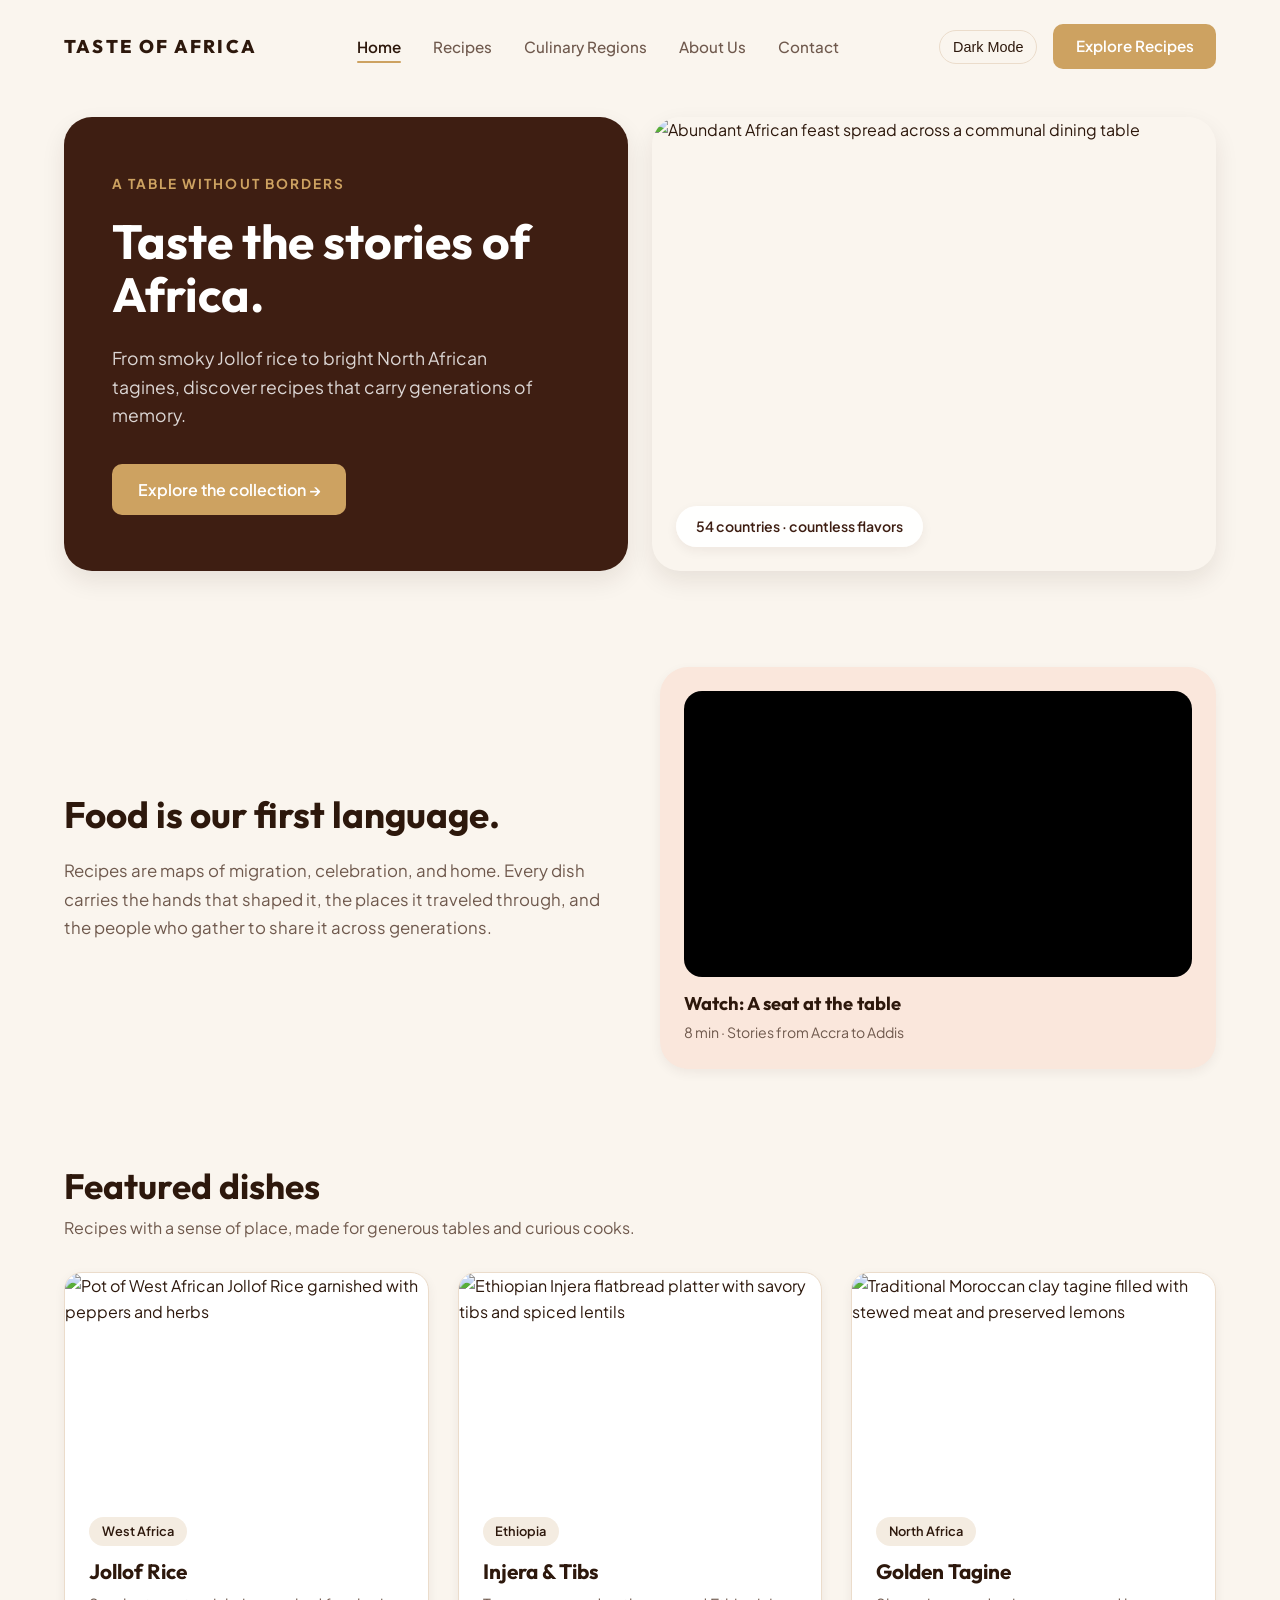
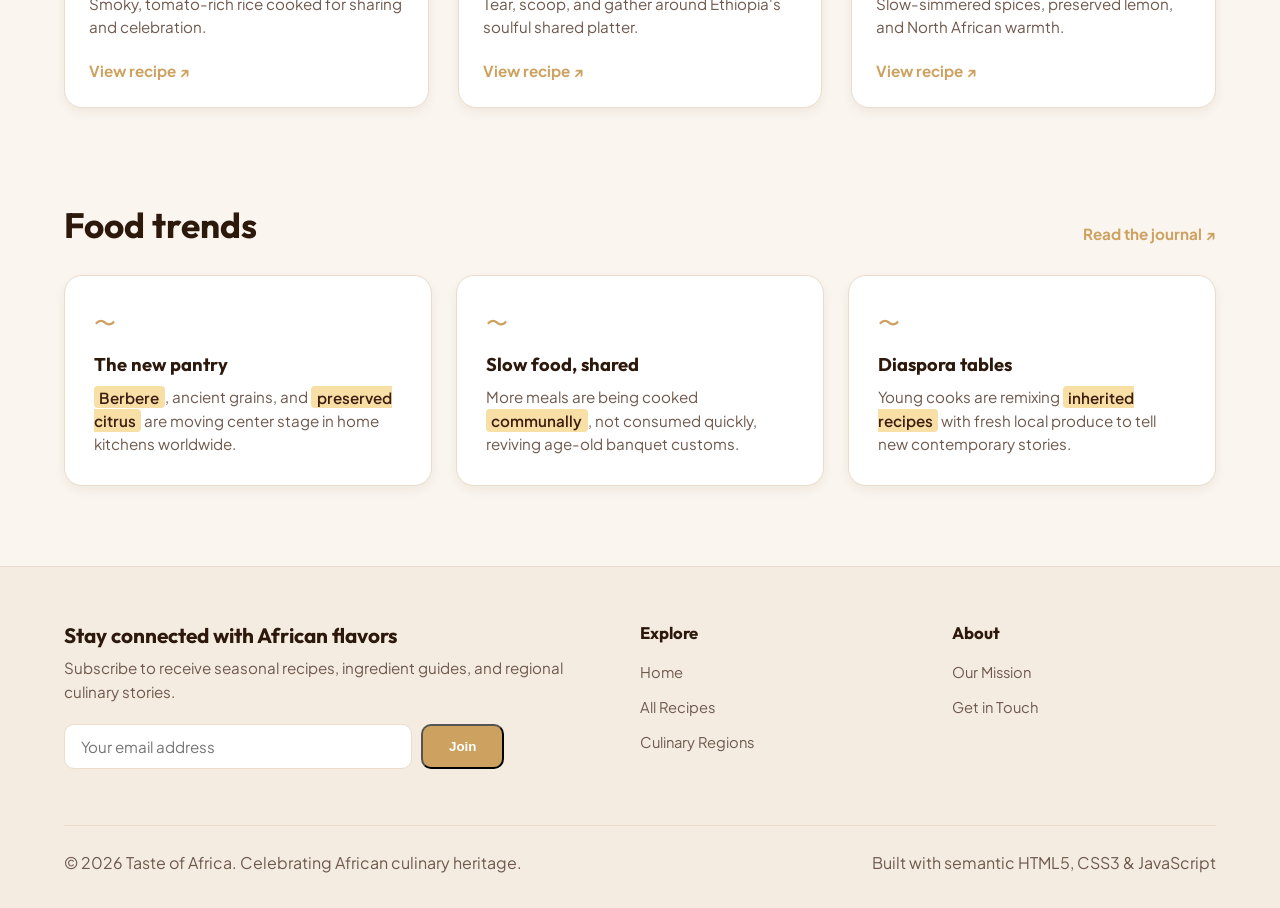
==== index.html @ 13dea213 "Create home page, styles, and basic scripts" ====
<!DOCTYPE html>
<html lang="en">
<head>
  <meta charset="UTF-8">
  <meta name="viewport" content="width=device-width, initial-scale=1.0">
  <title>Taste of Africa | Stories, Flavors & Culinary Traditions</title>
  <meta name="description" content="Discover Africa's rich culinary traditions, iconic regional recipes, cooking techniques, and cultural food stories.">
  
  <!-- Main stylesheet -->
  <link rel="stylesheet" href="styles.css">
</head>
<body>

  <!-- Site Header and Navigation -->
  <header class="site-header">
    <div class="container">
      <a href="index.html" class="brand-logo">Taste of Africa</a>
      
      <nav class="main-nav" aria-label="Main Navigation">
        <ul class="nav-links">
          <li><a href="index.html" class="active">Home</a></li>
          <li><a href="recipes.html">Recipes</a></li>
          <li><a href="regions.html">Culinary Regions</a></li>
          <li><a href="about.html">About Us</a></li>
          <li><a href="contact.html">Contact</a></li>
        </ul>
      </nav>

      <!-- Theme Switcher and Call to Action -->
      <div class="header-actions">
        <button id="theme-toggle" class="theme-toggle-btn" aria-label="Toggle dark mode">Dark Mode</button>
        <a href="recipes.html" class="btn-cta">Explore Recipes</a>
      </div>
    </div>
  </header>

  <!-- Main Content -->
  <main>

    <!-- Hero Section -->
    <section class="home-hero">
      <div class="container">
        <div class="hero-grid">
          
          <!-- Left side: Hero welcoming text -->
          <div class="hero-card-left">
            <span class="eyebrow">A Table Without Borders</span>
            <h1>Taste the stories of Africa.</h1>
            <p>From smoky Jollof rice to bright North African tagines, discover recipes that carry generations of memory.</p>
            <div>
              <a href="recipes.html" class="btn-primary">Explore the collection &rarr;</a>
            </div>
          </div>

          <!-- Right side: African feast hero image -->
          <div class="hero-card-right">
            <img src="https://images.unsplash.com/photo-1555939594-58d7cb561ad1?w=900&auto=format&fit=crop" 
                 alt="Abundant African feast spread across a communal dining table">
            <span class="hero-badge-pill">54 countries &middot; countless flavors</span>
          </div>

        </div>
      </div>
    </section>

    <!-- Cultural Mission & Video Section -->
    <section class="culture-banner">
      <div class="container">
        <div class="culture-grid">
          
          <div class="culture-text">
            <h2>Food is our first language.</h2>
            <p>
              Recipes are maps of migration, celebration, and home. Every dish carries the hands that shaped it, 
              the places it traveled through, and the people who gather to share it across generations.
            </p>
          </div>

          <div class="culture-video-card">
            <!-- Embedded YouTube video celebrating African cuisine -->
            <div class="video-responsive-wrapper">
              <iframe 
                src="https://www.youtube.com/embed/9bZkp7q19f0" 
                title="A seat at the table - African Culinary Heritage" 
                allow="accelerometer; autoplay; clipboard-write; encrypted-media; gyroscope; picture-in-picture" 
                allowfullscreen>
              </iframe>
            </div>
            <div class="video-info">
              <h3>Watch: A seat at the table</h3>
              <span>8 min &middot; Stories from Accra to Addis</span>
            </div>
          </div>

        </div>
      </div>
    </section>

    <!-- Featured Dishes Section -->
    <section class="featured-dishes">
      <div class="container">
        
        <div class="section-intro">
          <h2>Featured dishes</h2>
          <p>Recipes with a sense of place, made for generous tables and curious cooks.</p>
        </div>

        <div class="dishes-grid">

          <!-- Dish 1: Jollof Rice -->
          <div class="dish-card">
            <figure>
              <div class="dish-img-wrap">
                <img src="https://images.unsplash.com/photo-1512058564366-18510be2db19?w=600&auto=format&fit=crop" 
                     alt="Pot of West African Jollof Rice garnished with peppers and herbs">
              </div>
              <figcaption>
                <span class="tag-pill">West Africa</span>
                <h3>Jollof Rice</h3>
                <p>Smoky, tomato-rich rice cooked for sharing and celebration.</p>
                <a href="recipes.html" class="dish-link">View recipe &#8599;</a>
              </figcaption>
            </figure>
          </div>

          <!-- Dish 2: Injera & Tibs -->
          <div class="dish-card">
            <figure>
              <div class="dish-img-wrap">
                <img src="https://images.unsplash.com/photo-1565557623262-b51c2513a641?w=600&auto=format&fit=crop" 
                     alt="Ethiopian Injera flatbread platter with savory tibs and spiced lentils">
              </div>
              <figcaption>
                <span class="tag-pill">Ethiopia</span>
                <h3>Injera &amp; Tibs</h3>
                <p>Tear, scoop, and gather around Ethiopia's soulful shared platter.</p>
                <a href="recipes.html" class="dish-link">View recipe &#8599;</a>
              </figcaption>
            </figure>
          </div>

          <!-- Dish 3: Golden Tagine -->
          <div class="dish-card">
            <figure>
              <div class="dish-img-wrap">
                <img src="https://images.unsplash.com/photo-1541518763669-27fef04b14ea?w=600&auto=format&fit=crop" 
                     alt="Traditional Moroccan clay tagine filled with stewed meat and preserved lemons">
              </div>
              <figcaption>
                <span class="tag-pill">North Africa</span>
                <h3>Golden Tagine</h3>
                <p>Slow-simmered spices, preserved lemon, and North African warmth.</p>
                <a href="recipes.html" class="dish-link">View recipe &#8599;</a>
              </figcaption>
            </figure>
          </div>

        </div>
      </div>
    </section>

    <!-- Latest Food Trends Section -->
    <section class="food-trends">
      <div class="container">
        
        <div class="trends-header">
          <h2>Food trends</h2>
          <a href="regions.html">Read the journal &#8599;</a>
        </div>

        <div class="trends-grid">

          <!-- Trend 1 -->
          <article class="trend-card">
            <div class="trend-icon">&#12316;</div>
            <h3>The new pantry</h3>
            <p>
              <mark>Berbere</mark>, ancient grains, and <mark>preserved citrus</mark> are moving center stage in home kitchens worldwide.
            </p>
          </article>

          <!-- Trend 2 -->
          <article class="trend-card">
            <div class="trend-icon">&#12316;</div>
            <h3>Slow food, shared</h3>
            <p>
              More meals are being cooked <mark>communally</mark>, not consumed quickly, reviving age-old banquet customs.
            </p>
          </article>

          <!-- Trend 3 -->
          <article class="trend-card">
            <div class="trend-icon">&#12316;</div>
            <h3>Diaspora tables</h3>
            <p>
              Young cooks are remixing <mark>inherited recipes</mark> with fresh local produce to tell new contemporary stories.
            </p>
          </article>

        </div>
      </div>
    </section>

  </main>

  <!-- Site Footer with Newsletter Signup -->
  <footer class="site-footer">
    <div class="container">
      <div class="footer-top">
        
        <!-- Newsletter Box -->
        <div class="footer-newsletter">
          <h3>Stay connected with African flavors</h3>
          <p>Subscribe to receive seasonal recipes, ingredient guides, and regional culinary stories.</p>
          <form id="newsletter-form" class="newsletter-form">
            <label for="newsletter-email" class="sr-only" style="display:none;">Email address</label>
            <input type="email" id="newsletter-email" placeholder="Your email address" required>
            <button type="submit" class="btn-primary">Join</button>
          </form>
          <div id="newsletter-feedback" class="newsletter-msg"></div>
        </div>

        <!-- Quick Links -->
        <div class="footer-links">
          <h4>Explore</h4>
          <ul>
            <li><a href="index.html">Home</a></li>
            <li><a href="recipes.html">All Recipes</a></li>
            <li><a href="regions.html">Culinary Regions</a></li>
          </ul>
        </div>

        <!-- Company Links -->
        <div class="footer-links">
          <h4>About</h4>
          <ul>
            <li><a href="about.html">Our Mission</a></li>
            <li><a href="contact.html">Get in Touch</a></li>
          </ul>
        </div>

      </div>

      <!-- Copyright Notice -->
      <div class="footer-bottom">
        <p>&copy; 2026 Taste of Africa. Celebrating African culinary heritage.</p>
        <p>Built with semantic HTML5, CSS3 &amp; JavaScript</p>
      </div>
    </div>
  </footer>

  <!-- JavaScript file -->
  <script src="script.js"></script>
</body>
</html>
---- styles.css ----
/* Main styles for Taste of Africa project */

/* Font imports */
@import url('https://fonts.googleapis.com/css2?family=Outfit:wght@400;500;600;700;800&family=Playfair+Display:ital,wght@0,600;0,700;1,400&family=Plus+Jakarta+Sans:wght@400;500;600;700&display=swap');

/* Color variables and fonts */
:root {
  --bg-cream: #faf5ee;
  --bg-card: #ffffff;
  --bg-soft: #f4ece1;
  --bg-peach: #fae7dc;
  --text-dark: #2d180c;
  --text-muted: #6f594d;
  --text-light: #ffffff;
  --brown-hero: #3e1e12;
  --brown-card: #4a2416;
  --ochre-gold: #cda261;
  --ochre-hover: #b88f4f;
  --terracotta: #ba3d2a;
  --terracotta-hover: #9e3220;
  --border-soft: #ebdccb;
  --font-heading: 'Outfit', sans-serif;
  --font-serif: 'Playfair Display', Georgia, serif;
  --font-body: 'Plus Jakarta Sans', -apple-system, BlinkMacSystemFont, sans-serif;
  --shadow-sm: 0 4px 12px rgba(45, 24, 12, 0.06);
  --shadow-md: 0 10px 24px rgba(45, 24, 12, 0.09);
  --radius-sm: 10px;
  --radius-md: 18px;
  --radius-lg: 28px;
  --radius-pill: 999px;
  --transition: all 0.25s ease;
}

/* Dark mode theme variables */
body.dark-mode {
  --bg-cream: #181412;
  --bg-card: #241c18;
  --bg-soft: #2f2520;
  --bg-peach: #362620;
  --text-dark: #f8ede3;
  --text-muted: #c4b1a4;
  --border-soft: #44352d;
  --shadow-sm: 0 4px 12px rgba(0, 0, 0, 0.3);
  --shadow-md: 0 10px 24px rgba(0, 0, 0, 0.4);
}

/* Basic page reset */
* {
  margin: 0;
  padding: 0;
  box-sizing: border-box;
}

html {
  scroll-behavior: smooth;
  font-size: 16px;
}

body {
  background-color: var(--bg-cream);
  color: var(--text-dark);
  font-family: var(--font-body);
  line-height: 1.6;
  transition: background-color 0.3s ease, color 0.3s ease;
  min-height: 100vh;
  display: flex;
  flex-direction: column;
}

/* Container to center page content */
.container {
  width: 90%;
  max-width: 1180px;
  margin: 0 auto;
}

/* Headings and text */
h1,
h2,
h3,
h4 {
  font-family: var(--font-heading);
  color: var(--text-dark);
  line-height: 1.2;
  font-weight: 700;
}

p {
  color: var(--text-muted);
  font-size: 1rem;
}

a {
  text-decoration: none;
  color: inherit;
  transition: var(--transition);
}

img {
  max-width: 100%;
  height: auto;
  display: block;
}

/* Highlight tag for spices and methods */
mark {
  background-color: #f7dfa5;
  color: #3e1e12;
  padding: 0.1rem 0.35rem;
  border-radius: 4px;
  font-weight: 600;
}

/* Header and navigation */
.site-header {
  padding: 1.5rem 0;
  background-color: var(--bg-cream);
  position: sticky;
  top: 0;
  z-index: 100;
  transition: background-color 0.3s ease;
}

.site-header .container {
  display: flex;
  justify-content: space-between;
  align-items: center;
  gap: 1.5rem;
}

.brand-logo {
  font-family: var(--font-heading);
  font-size: 1.15rem;
  font-weight: 800;
  letter-spacing: 0.12em;
  text-transform: uppercase;
  color: var(--text-dark);
}

.main-nav {
  display: flex;
  align-items: center;
}

.nav-links {
  display: flex;
  list-style: none;
  gap: 2rem;
  align-items: center;
}

.nav-links a {
  font-size: 0.95rem;
  font-weight: 500;
  color: var(--text-muted);
  position: relative;
  padding: 0.3rem 0;
}

.nav-links a:hover {
  color: var(--text-dark);
}

.nav-links a.active {
  color: var(--text-dark);
  font-weight: 600;
}

.nav-links a.active::after {
  content: '';
  position: absolute;
  left: 0;
  bottom: -2px;
  width: 100%;
  height: 2px;
  background-color: var(--ochre-gold);
  border-radius: 2px;
}

/* Header buttons */
.header-actions {
  display: flex;
  align-items: center;
  gap: 1rem;
}

.theme-toggle-btn {
  background: transparent;
  border: 1px solid var(--border-soft);
  color: var(--text-dark);
  padding: 0.5rem 0.8rem;
  border-radius: var(--radius-pill);
  cursor: pointer;
  font-size: 0.9rem;
  display: flex;
  align-items: center;
  gap: 0.4rem;
  transition: var(--transition);
}

.theme-toggle-btn:hover {
  background-color: var(--bg-soft);
}

.btn-cta {
  background-color: var(--ochre-gold);
  color: #ffffff;
  padding: 0.65rem 1.4rem;
  border-radius: var(--radius-sm);
  font-size: 0.95rem;
  font-weight: 600;
  display: inline-flex;
  align-items: center;
  gap: 0.4rem;
  border: none;
  cursor: pointer;
  transition: var(--transition);
}

.btn-cta:hover {
  background-color: var(--ochre-hover);
  transform: translateY(-1px);
}

.menu-toggle {
  display: none;
  background: none;
  border: none;
  font-size: 1.5rem;
  cursor: pointer;
  color: var(--text-dark);
}

/* Buttons and badge styles */
.btn-primary {
  background-color: var(--ochre-gold);
  color: #ffffff;
  padding: 0.8rem 1.6rem;
  border-radius: var(--radius-sm);
  font-weight: 600;
  display: inline-flex;
  align-items: center;
  gap: 0.5rem;
  transition: var(--transition);
}

.btn-primary:hover {
  background-color: var(--ochre-hover);
}

.btn-terracotta {
  background-color: var(--terracotta);
  color: #ffffff;
  padding: 0.8rem 1.6rem;
  border-radius: var(--radius-sm);
  font-weight: 600;
  display: inline-flex;
  align-items: center;
  gap: 0.5rem;
  border: none;
  cursor: pointer;
  transition: var(--transition);
}

.btn-terracotta:hover {
  background-color: var(--terracotta-hover);
}

.tag-pill {
  display: inline-block;
  background-color: var(--bg-soft);
  color: var(--text-dark);
  font-size: 0.8rem;
  font-weight: 600;
  padding: 0.25rem 0.8rem;
  border-radius: var(--radius-pill);
}

/* Home hero banner */
.home-hero {
  padding: 1.5rem 0 3rem;
}

.hero-grid {
  display: grid;
  grid-template-columns: 1fr 1fr;
  gap: 1.5rem;
  align-items: stretch;
}

.hero-card-left {
  background-color: var(--brown-hero);
  color: #ffffff;
  border-radius: var(--radius-lg);
  padding: 3.5rem 3rem;
  display: flex;
  flex-direction: column;
  justify-content: center;
  box-shadow: var(--shadow-md);
}

.eyebrow {
  color: var(--ochre-gold);
  font-size: 0.85rem;
  font-weight: 700;
  letter-spacing: 0.15em;
  text-transform: uppercase;
  margin-bottom: 1.25rem;
}

.hero-card-left h1 {
  color: #ffffff;
  font-size: 3rem;
  font-weight: 700;
  line-height: 1.1;
  margin-bottom: 1.5rem;
}

.hero-card-left p {
  color: rgba(255, 255, 255, 0.82);
  font-size: 1.1rem;
  margin-bottom: 2.2rem;
  max-width: 440px;
}

.hero-card-right {
  position: relative;
  border-radius: var(--radius-lg);
  overflow: hidden;
  box-shadow: var(--shadow-md);
  min-height: 420px;
}

.hero-card-right img {
  width: 100%;
  height: 100%;
  object-fit: cover;
}

.hero-badge-pill {
  position: absolute;
  bottom: 1.5rem;
  left: 1.5rem;
  background: rgba(255, 255, 255, 0.92);
  backdrop-filter: blur(8px);
  color: var(--brown-hero);
  font-weight: 600;
  font-size: 0.88rem;
  padding: 0.6rem 1.25rem;
  border-radius: var(--radius-pill);
  box-shadow: var(--shadow-sm);
}

/* Culture mission and video */
.culture-banner {
  padding: 3rem 0;
}

.culture-grid {
  display: grid;
  grid-template-columns: 1fr 1fr;
  gap: 2.5rem;
  align-items: center;
}

.culture-text h2 {
  font-size: 2.3rem;
  margin-bottom: 1.25rem;
}

.culture-text p {
  font-size: 1.05rem;
  line-height: 1.7;
}

.culture-video-card {
  background-color: var(--bg-peach);
  border-radius: var(--radius-lg);
  padding: 1.5rem;
  box-shadow: var(--shadow-sm);
}

.video-responsive-wrapper {
  position: relative;
  padding-bottom: 56.25%;
  height: 0;
  overflow: hidden;
  border-radius: var(--radius-md);
  background-color: #000000;
  margin-bottom: 1rem;
}

.video-responsive-wrapper iframe {
  position: absolute;
  top: 0;
  left: 0;
  width: 100%;
  height: 100%;
  border: 0;
}

.video-info h3 {
  font-size: 1.15rem;
  margin-bottom: 0.25rem;
}

.video-info span {
  font-size: 0.88rem;
  color: var(--text-muted);
}

/* Featured dishes cards */
.featured-dishes {
  padding: 3rem 0 4rem;
}

.section-intro {
  margin-bottom: 2rem;
}

.section-intro h2 {
  font-size: 2.2rem;
  margin-bottom: 0.5rem;
}

.dishes-grid {
  display: grid;
  grid-template-columns: repeat(3, 1fr);
  gap: 1.8rem;
}

.dish-card {
  background-color: var(--bg-card);
  border-radius: var(--radius-md);
  border: 1px solid var(--border-soft);
  overflow: hidden;
  box-shadow: var(--shadow-sm);
  display: flex;
  flex-direction: column;
  transition: transform 0.25s ease, box-shadow 0.25s ease;
}

.dish-card:hover {
  transform: translateY(-4px);
  box-shadow: var(--shadow-md);
}

.dish-card figure {
  margin: 0;
  display: flex;
  flex-direction: column;
  height: 100%;
}

.dish-img-wrap {
  width: 100%;
  height: 220px;
  overflow: hidden;
}

.dish-img-wrap img {
  width: 100%;
  height: 100%;
  object-fit: cover;
  transition: transform 0.4s ease;
}

.dish-card:hover .dish-img-wrap img {
  transform: scale(1.05);
}

.dish-card figcaption {
  padding: 1.5rem;
  display: flex;
  flex-direction: column;
  flex-grow: 1;
}

.dish-card .tag-pill {
  align-self: flex-start;
  margin-bottom: 0.8rem;
}

.dish-card h3 {
  font-size: 1.3rem;
  margin-bottom: 0.6rem;
}

.dish-card p {
  font-size: 0.95rem;
  line-height: 1.5;
  margin-bottom: 1.25rem;
  flex-grow: 1;
}

.dish-link {
  font-size: 0.95rem;
  font-weight: 700;
  color: var(--ochre-gold);
  display: inline-flex;
  align-items: center;
  gap: 0.3rem;
  margin-top: auto;
}

.dish-link:hover {
  color: var(--ochre-hover);
  text-decoration: underline;
}

/* Latest food trends */
.food-trends {
  padding: 2rem 0 5rem;
}

.trends-header {
  display: flex;
  justify-content: space-between;
  align-items: flex-end;
  margin-bottom: 1.8rem;
}

.trends-header h2 {
  font-size: 2.2rem;
}

.trends-header a {
  font-weight: 700;
  color: var(--ochre-gold);
  font-size: 0.95rem;
}

.trends-header a:hover {
  text-decoration: underline;
}

.trends-grid {
  display: grid;
  grid-template-columns: repeat(3, 1fr);
  gap: 1.5rem;
}

.trend-card {
  background-color: var(--bg-card);
  border: 1px solid var(--border-soft);
  border-radius: var(--radius-md);
  padding: 1.8rem;
  box-shadow: var(--shadow-sm);
  transition: transform 0.25s ease;
}

.trend-card:hover {
  transform: translateY(-3px);
}

.trend-icon {
  color: var(--ochre-gold);
  font-size: 1.4rem;
  margin-bottom: 0.8rem;
}

.trend-card h3 {
  font-size: 1.15rem;
  margin-bottom: 0.6rem;
}

.trend-card p {
  font-size: 0.95rem;
  line-height: 1.55;
}

/* Footer and newsletter */
.site-footer {
  background-color: var(--bg-soft);
  border-top: 1px solid var(--border-soft);
  padding: 3.5rem 0 2rem;
  margin-top: auto;
}

.footer-top {
  display: grid;
  grid-template-columns: 2fr 1fr 1fr;
  gap: 3rem;
  margin-bottom: 3rem;
}

.footer-newsletter h3 {
  font-size: 1.3rem;
  margin-bottom: 0.5rem;
}

.footer-newsletter p {
  font-size: 0.95rem;
  margin-bottom: 1.25rem;
}

.newsletter-form {
  display: flex;
  gap: 0.6rem;
  max-width: 440px;
}

.newsletter-form input {
  flex-grow: 1;
  padding: 0.75rem 1rem;
  border: 1px solid var(--border-soft);
  border-radius: var(--radius-sm);
  background-color: var(--bg-card);
  color: var(--text-dark);
  font-family: inherit;
  font-size: 0.95rem;
}

.newsletter-form input:focus {
  outline: none;
  border-color: var(--ochre-gold);
}

.newsletter-msg {
  margin-top: 0.5rem;
  font-size: 0.85rem;
  color: var(--ochre-hover);
}

.footer-links h4 {
  font-size: 1.05rem;
  margin-bottom: 1rem;
}

.footer-links ul {
  list-style: none;
  display: flex;
  flex-direction: column;
  gap: 0.6rem;
}

.footer-links a {
  font-size: 0.92rem;
  color: var(--text-muted);
}

.footer-links a:hover {
  color: var(--text-dark);
}

.footer-bottom {
  border-top: 1px solid var(--border-soft);
  padding-top: 1.5rem;
  display: flex;
  justify-content: space-between;
  align-items: center;
  font-size: 0.88rem;
  color: var(--text-muted);
}

/* Responsive screen rules */
@media (max-width: 900px) {
  .hero-grid,
  .culture-grid {
    grid-template-columns: 1fr;
  }

  .dishes-grid,
  .trends-grid {
    grid-template-columns: repeat(2, 1fr);
  }

  .footer-top {
    grid-template-columns: 1fr;
    gap: 2rem;
  }

  .hero-card-left {
    padding: 2.5rem 2rem;
  }

  .hero-card-left h1 {
    font-size: 2.4rem;
  }
}

@media (max-width: 640px) {
  .dishes-grid,
  .trends-grid {
    grid-template-columns: 1fr;
  }

  .nav-links {
    display: none;
  }

  .menu-toggle {
    display: block;
  }

  .newsletter-form {
    flex-direction: column;
  }

  .footer-bottom {
    flex-direction: column;
    gap: 0.8rem;
    text-align: center;
  }
}
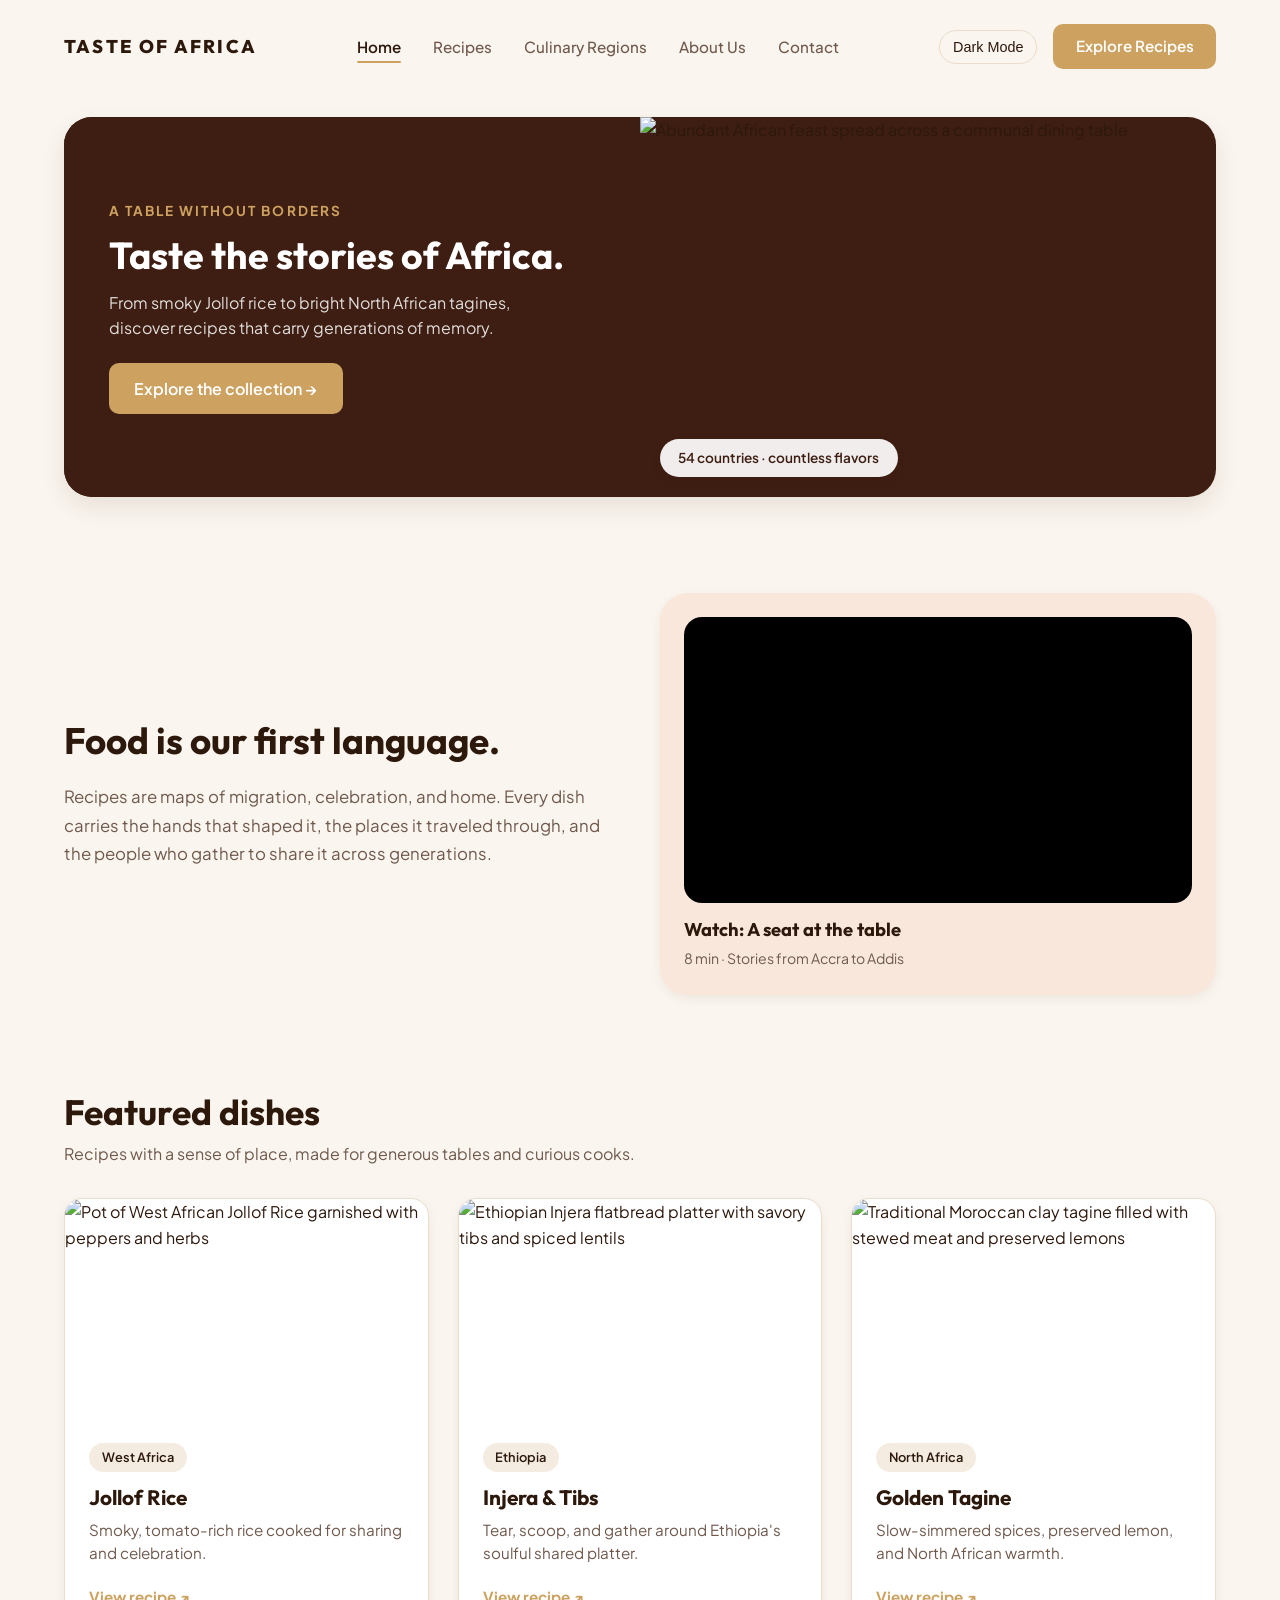
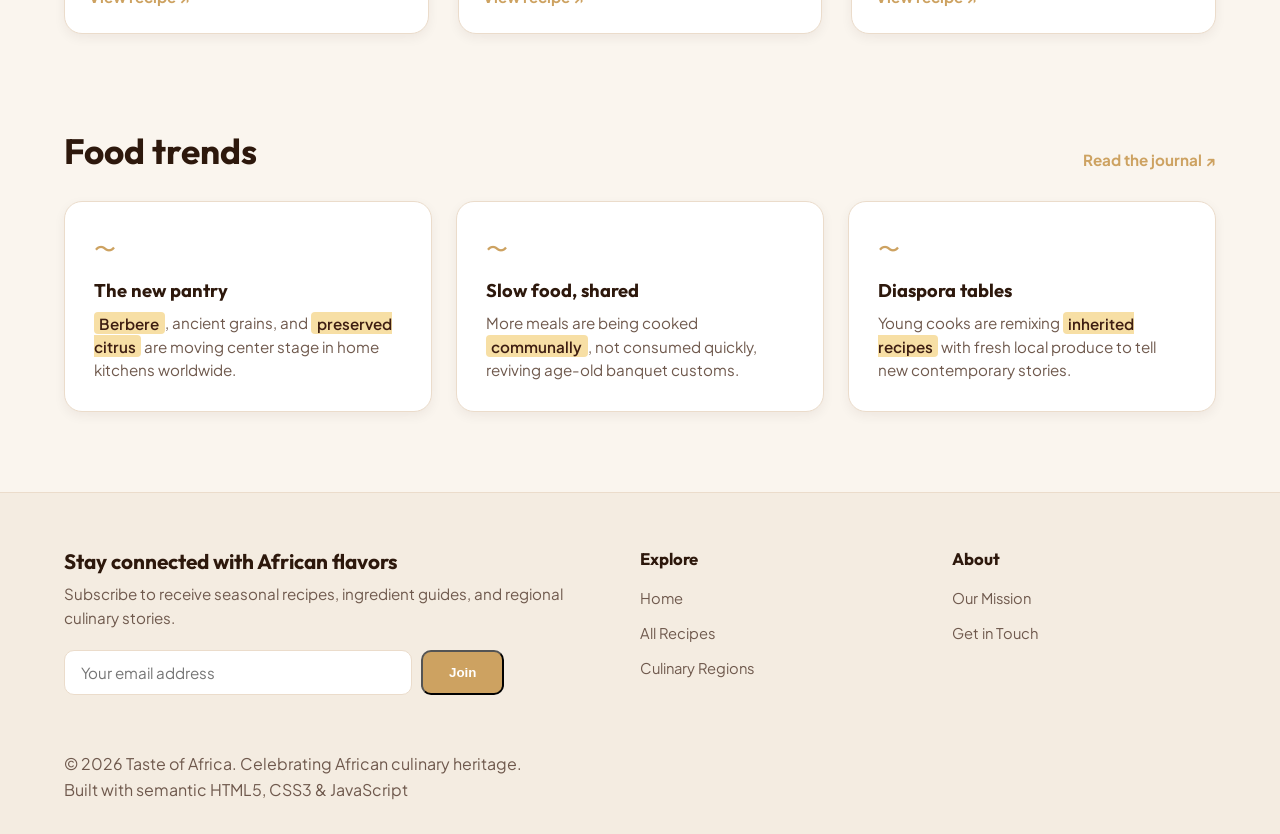
==== commit ac414bd6: "Standardized hero and region cards to 380px height with balanced image scaling" ====
--- a/index.html
+++ b/index.html
@@ -54,7 +54,7 @@
 
           <!-- Right side: African feast hero image -->
           <div class="hero-card-right">
-            <img src="https://images.unsplash.com/photo-1555939594-58d7cb561ad1?w=900&auto=format&fit=crop" 
+            <img src="https://images.unsplash.com/photo-1555939594-58d7cb561ad1?w=1200&h=800&fit=crop" 
                  alt="Abundant African feast spread across a communal dining table">
             <span class="hero-badge-pill">54 countries &middot; countless flavors</span>
           </div>
--- a/styles.css
+++ b/styles.css
@@ -284,19 +284,22 @@
 .hero-grid {
   display: grid;
   grid-template-columns: 1fr 1fr;
-  gap: 1.5rem;
   align-items: stretch;
+  background-color: var(--brown-hero);
+  border-radius: var(--radius-lg);
+  overflow: hidden;
+  box-shadow: var(--shadow-md);
+  height: 380px;
 }
 
 .hero-card-left {
   background-color: var(--brown-hero);
   color: #ffffff;
-  border-radius: var(--radius-lg);
-  padding: 3.5rem 3rem;
+  padding: 2.4rem 2.8rem;
   display: flex;
   flex-direction: column;
   justify-content: center;
-  box-shadow: var(--shadow-md);
+  height: 100%;
 }
 
 .eyebrow {
@@ -305,50 +308,55 @@
   font-weight: 700;
   letter-spacing: 0.15em;
   text-transform: uppercase;
-  margin-bottom: 1.25rem;
+  margin-bottom: 0.75rem;
 }
 
 .hero-card-left h1 {
   color: #ffffff;
-  font-size: 3rem;
+  font-size: 2.35rem;
   font-weight: 700;
-  line-height: 1.1;
-  margin-bottom: 1.5rem;
+  line-height: 1.15;
+  margin-bottom: 0.85rem;
 }
 
 .hero-card-left p {
-  color: rgba(255, 255, 255, 0.82);
-  font-size: 1.1rem;
-  margin-bottom: 2.2rem;
+  color: rgba(255, 255, 255, 0.85);
+  font-size: 1rem;
+  line-height: 1.55;
+  margin-bottom: 1.4rem;
   max-width: 440px;
 }
 
 .hero-card-right {
   position: relative;
-  border-radius: var(--radius-lg);
+  height: 100%;
   overflow: hidden;
-  box-shadow: var(--shadow-md);
-  min-height: 420px;
 }
 
 .hero-card-right img {
+  position: absolute;
+  top: 0;
+  left: 0;
   width: 100%;
   height: 100%;
   object-fit: cover;
+  object-position: center;
+  display: block;
 }
 
 .hero-badge-pill {
   position: absolute;
-  bottom: 1.5rem;
-  left: 1.5rem;
+  bottom: 1.25rem;
+  left: 1.25rem;
   background: rgba(255, 255, 255, 0.92);
   backdrop-filter: blur(8px);
   color: var(--brown-hero);
   font-weight: 600;
-  font-size: 0.88rem;
-  padding: 0.6rem 1.25rem;
+  font-size: 0.85rem;
+  padding: 0.5rem 1.15rem;
   border-radius: var(--radius-pill);
   box-shadow: var(--shadow-sm);
+  z-index: 2;
 }
 
 /* Culture mission and video */
@@ -643,21 +651,895 @@
   color: var(--text-dark);
 }
 
-.footer-bottom {
-  border-top: 1px solid var(--border-soft);
-  padding-top: 1.5rem;
-  display: flex;
-  justify-content: space-between;
-  align-items: center;
+/* Recipe page styles */
+.recipe-page-header {
+  padding: 2.5rem 0 1.5rem;
+}
+
+.recipe-page-header h1 {
+  font-size: 3rem;
+  margin: 0.5rem 0 0.8rem;
+}
+
+.filter-bar {
+  display: flex;
+  flex-wrap: wrap;
+  gap: 0.8rem;
+  margin: 1.5rem 0 2.5rem;
+}
+
+.filter-btn {
+  background-color: var(--bg-soft);
+  color: var(--text-dark);
+  border: 1px solid var(--border-soft);
+  padding: 0.55rem 1.4rem;
+  border-radius: var(--radius-pill);
+  font-family: inherit;
+  font-size: 0.92rem;
+  font-weight: 600;
+  cursor: pointer;
+  transition: var(--transition);
+}
+
+.filter-btn:hover {
+  background-color: #ebdcc9;
+}
+
+.filter-btn.active {
+  background-color: var(--bg-card);
+  border-color: var(--ochre-gold);
+  box-shadow: var(--shadow-sm);
+}
+
+/* Recipes two-column layout */
+.recipes-layout {
+  display: grid;
+  grid-template-columns: 1.45fr 1fr;
+  gap: 2rem;
+  align-items: start;
+}
+
+/* Featured recipe showcase */
+.recipe-main-card {
+  background-color: var(--bg-card);
+  border: 1px solid var(--border-soft);
+  border-radius: var(--radius-lg);
+  overflow: hidden;
+  box-shadow: var(--shadow-sm);
+}
+
+.recipe-main-img-wrap {
+  width: 100%;
+  height: 380px;
+  overflow: hidden;
+}
+
+.recipe-main-img-wrap img {
+  width: 100%;
+  height: 100%;
+  object-fit: cover;
+}
+
+.recipe-main-body {
+  padding: 2.2rem;
+}
+
+.recipe-meta-row {
+  display: flex;
+  align-items: center;
+  gap: 1rem;
+  margin-bottom: 0.8rem;
   font-size: 0.88rem;
   color: var(--text-muted);
 }
 
+.recipe-title-bar {
+  display: flex;
+  justify-content: space-between;
+  align-items: flex-start;
+  gap: 1rem;
+  margin-bottom: 0.8rem;
+}
+
+.recipe-title-bar h2 {
+  font-size: 2.2rem;
+}
+
+/* Heart favorite button */
+.favorite-btn {
+  background-color: var(--bg-soft);
+  border: 1px solid var(--border-soft);
+  color: var(--text-muted);
+  width: 44px;
+  height: 44px;
+  border-radius: 50%;
+  display: inline-flex;
+  align-items: center;
+  justify-content: center;
+  cursor: pointer;
+  transition: var(--transition);
+  flex-shrink: 0;
+}
+
+.favorite-btn svg {
+  width: 20px;
+  height: 20px;
+  stroke: currentColor;
+  fill: none;
+  transition: transform 0.2s ease, fill 0.2s ease;
+}
+
+.favorite-btn:hover {
+  background-color: #f7e6dc;
+  color: var(--terracotta);
+}
+
+.favorite-btn.is-favorited {
+  background-color: #fce8e6;
+  border-color: #f5b7b1;
+  color: var(--terracotta);
+}
+
+.favorite-btn.is-favorited svg {
+  fill: var(--terracotta);
+  stroke: var(--terracotta);
+}
+
+.recipe-desc {
+  font-size: 1.05rem;
+  line-height: 1.6;
+  margin-bottom: 1.8rem;
+}
+
+.recipe-divider {
+  border: none;
+  height: 1px;
+  background-color: var(--border-soft);
+  margin: 2rem 0;
+}
+
+/* Ingredients list in two columns */
+.ingredients-grid {
+  display: grid;
+  grid-template-columns: 1fr 1fr;
+  gap: 0.8rem 2rem;
+  list-style: none;
+  padding: 0;
+  margin: 1.2rem 0 2rem;
+}
+
+.ingredients-grid li {
+  font-size: 0.98rem;
+  color: var(--text-dark);
+  padding-left: 1.2rem;
+  position: relative;
+}
+
+.ingredients-grid li::before {
+  content: "•";
+  color: var(--ochre-gold);
+  font-weight: bold;
+  position: absolute;
+  left: 0;
+}
+
+/* Cooking instructions with details & summary */
+.instruction-step {
+  border-bottom: 1px solid var(--border-soft);
+  padding: 1rem 0;
+}
+
+.instruction-step:first-of-type {
+  border-top: 1px solid var(--border-soft);
+}
+
+.instruction-step summary {
+  font-weight: 700;
+  font-size: 1.05rem;
+  cursor: pointer;
+  list-style: none;
+  display: flex;
+  justify-content: space-between;
+  align-items: center;
+  padding: 0.3rem 0;
+  color: var(--text-dark);
+}
+
+.instruction-step summary::-webkit-details-marker {
+  display: none;
+}
+
+.instruction-step summary::after {
+  content: '▼';
+  font-size: 0.75rem;
+  color: var(--text-muted);
+  transition: transform 0.2s ease;
+}
+
+.instruction-step[open] summary::after {
+  transform: rotate(180deg);
+}
+
+.instruction-step p {
+  padding-top: 0.8rem;
+  font-size: 0.95rem;
+  line-height: 1.6;
+}
+
+/* Technique video card inside recipe */
+.recipe-video-card {
+  background-color: var(--bg-soft);
+  border-radius: var(--radius-md);
+  padding: 1.5rem;
+  margin-top: 2rem;
+}
+
+.recipe-video-card h3 {
+  font-size: 1.15rem;
+  margin-bottom: 0.25rem;
+}
+
+.recipe-video-card p {
+  font-size: 0.88rem;
+  margin-bottom: 1rem;
+}
+
+/* Nutritional facts table */
+.nutrition-section {
+  margin-top: 2.2rem;
+}
+
+.nutrition-table {
+  width: 100%;
+  border-collapse: collapse;
+  margin-top: 1rem;
+  font-size: 0.92rem;
+}
+
+.nutrition-table th,
+.nutrition-table td {
+  padding: 0.65rem 1rem;
+  text-align: left;
+  border-bottom: 1px solid var(--border-soft);
+}
+
+.nutrition-table th {
+  background-color: var(--bg-soft);
+  color: var(--text-dark);
+  font-weight: 600;
+}
+
+/* Sidebar recipes list */
+.recipe-sidebar {
+  display: flex;
+  flex-direction: column;
+  gap: 1.2rem;
+}
+
+.recipe-side-card {
+  background-color: var(--bg-card);
+  border: 1px solid var(--border-soft);
+  border-radius: var(--radius-md);
+  padding: 1.2rem;
+  display: flex;
+  align-items: center;
+  gap: 1.2rem;
+  box-shadow: var(--shadow-sm);
+  transition: transform 0.2s ease, box-shadow 0.2s ease;
+}
+
+.recipe-side-card:hover {
+  transform: translateY(-2px);
+  box-shadow: var(--shadow-md);
+}
+
+.recipe-side-thumb {
+  width: 85px;
+  height: 85px;
+  border-radius: var(--radius-sm);
+  object-fit: cover;
+  flex-shrink: 0;
+}
+
+.recipe-side-info {
+  flex-grow: 1;
+}
+
+.recipe-side-info h3 {
+  font-size: 1.15rem;
+  margin-bottom: 0.25rem;
+}
+
+.recipe-side-info p {
+  font-size: 0.85rem;
+}
+
+/* Recipe country map section */
+.recipe-map-card {
+  background-color: var(--bg-card);
+  border: 1px solid var(--border-soft);
+  border-radius: var(--radius-lg);
+  padding: 2.5rem;
+  margin-top: 3.5rem;
+  margin-bottom: 4rem;
+  display: grid;
+  grid-template-columns: 1fr 1.3fr;
+  gap: 2.5rem;
+  align-items: center;
+  box-shadow: var(--shadow-sm);
+}
+
+.recipe-map-text h2 {
+  font-size: 2rem;
+  margin: 0.5rem 0 1rem;
+}
+
+.recipe-map-embed {
+  height: 280px;
+  border-radius: var(--radius-md);
+  overflow: hidden;
+}
+
+/* Culinary regions page styles */
+.regions-page-header {
+  text-align: center;
+  padding: 3rem 0 2.5rem;
+  max-width: 800px;
+  margin: 0 auto;
+}
+
+.regions-page-header h1 {
+  font-size: 3rem;
+  margin: 0.6rem 0 0.8rem;
+}
+
+.regions-list {
+  display: flex;
+  flex-direction: column;
+  gap: 2.5rem;
+  margin-bottom: 3rem;
+}
+
+.region-card {
+  background-color: var(--bg-card);
+  border: 1px solid var(--border-soft);
+  border-radius: var(--radius-lg);
+  overflow: hidden;
+  box-shadow: var(--shadow-sm);
+  display: grid;
+  grid-template-columns: 1fr 1fr;
+  align-items: stretch;
+  height: 380px;
+}
+
+.region-content {
+  padding: 2.2rem 2.8rem;
+  display: flex;
+  flex-direction: column;
+  justify-content: center;
+  height: 100%;
+}
+
+.region-content h2 {
+  font-size: 2.2rem;
+  margin: 0.4rem 0 0.2rem;
+}
+
+.region-countries {
+  font-size: 0.95rem;
+  color: var(--text-muted);
+  font-weight: 600;
+  margin-bottom: 0.9rem;
+}
+
+.region-desc {
+  font-size: 1rem;
+  line-height: 1.55;
+  margin-bottom: 1.1rem;
+}
+
+.region-tags {
+  display: flex;
+  flex-wrap: wrap;
+  gap: 0.5rem;
+  margin-bottom: 1.1rem;
+}
+
+.region-links {
+  margin-top: 0.2rem;
+}
+
+.region-media-wrap {
+  position: relative;
+  height: 100%;
+  overflow: hidden;
+}
+
+.region-media-wrap img {
+  position: absolute;
+  top: 0;
+  left: 0;
+  width: 100%;
+  height: 100%;
+  object-fit: cover;
+  object-position: center;
+  display: block;
+}
+
+.region-video-pill {
+  position: absolute;
+  top: 50%;
+  left: 50%;
+  transform: translate(-50%, -50%);
+  background: rgba(255, 255, 255, 0.94);
+  backdrop-filter: blur(8px);
+  color: var(--text-dark);
+  font-size: 0.95rem;
+  font-weight: 700;
+  padding: 0.75rem 1.6rem;
+  border-radius: var(--radius-pill);
+  box-shadow: var(--shadow-md);
+  display: inline-flex;
+  align-items: center;
+  gap: 0.6rem;
+  border: none;
+  cursor: pointer;
+  transition: var(--transition);
+}
+
+.region-video-pill:hover {
+  background: #ffffff;
+  transform: translate(-50%, -50%) scale(1.04);
+}
+
+/* Pantry callout banner */
+.pantry-callout-banner {
+  background: linear-gradient(135deg, #c77b31, #b56820);
+  color: #ffffff;
+  border-radius: var(--radius-lg);
+  padding: 3rem;
+  display: flex;
+  justify-content: space-between;
+  align-items: center;
+  gap: 2rem;
+  margin: 3.5rem 0 4.5rem;
+  box-shadow: var(--shadow-md);
+}
+
+.pantry-callout-banner .eyebrow {
+  color: #ffecd1;
+}
+
+.pantry-callout-banner h2 {
+  color: #ffffff;
+  font-size: 2.2rem;
+  margin-top: 0.3rem;
+}
+
+/* About page styles */
+.about-hero {
+  background-color: var(--brown-hero);
+  color: #ffffff;
+  border-radius: var(--radius-lg);
+  padding: 4.5rem 3.5rem;
+  margin: 1.5rem 0 3.5rem;
+  box-shadow: var(--shadow-md);
+}
+
+.about-hero .eyebrow {
+  color: var(--ochre-gold);
+}
+
+.about-hero h1 {
+  font-family: var(--font-serif);
+  color: #ffffff;
+  font-size: 3.4rem;
+  font-weight: 700;
+  line-height: 1.15;
+  margin: 0.8rem 0 1.2rem;
+  max-width: 850px;
+}
+
+.about-hero p {
+  color: rgba(255, 255, 255, 0.85);
+  font-size: 1.15rem;
+  max-width: 650px;
+  margin-bottom: 2rem;
+  line-height: 1.6;
+}
+
+.about-story-section {
+  padding: 2rem 0 4rem;
+}
+
+.about-story-grid {
+  display: grid;
+  grid-template-columns: 1.15fr 1fr;
+  gap: 3.5rem;
+  align-items: center;
+}
+
+.about-story-text h2 {
+  font-family: var(--font-serif);
+  font-size: 2.5rem;
+  margin-bottom: 1.5rem;
+}
+
+.about-story-text p {
+  font-size: 1.05rem;
+  line-height: 1.7;
+  margin-bottom: 1.2rem;
+}
+
+.quote-box {
+  background-color: var(--bg-peach);
+  border-left: 4px solid var(--ochre-gold);
+  border-radius: 0 var(--radius-md) var(--radius-md) 0;
+  padding: 1.5rem 1.8rem;
+  margin-top: 2rem;
+}
+
+.quote-box p {
+  font-family: var(--font-heading);
+  font-size: 1.35rem;
+  font-weight: 600;
+  color: var(--brown-hero);
+  margin-bottom: 0;
+  line-height: 1.4;
+}
+
+.about-image-card {
+  border-radius: var(--radius-lg);
+  overflow: hidden;
+  box-shadow: var(--shadow-md);
+}
+
+.about-image-card img {
+  width: 100%;
+  height: 480px;
+  object-fit: cover;
+}
+
+.photo-caption {
+  font-size: 0.88rem;
+  font-style: italic;
+  color: var(--text-muted);
+  margin-top: 0.8rem;
+}
+
+/* Landmark map section */
+.landmark-section {
+  padding: 2rem 0 4.5rem;
+}
+
+.landmark-section h2 {
+  font-family: var(--font-serif);
+  font-size: 2.4rem;
+  margin-bottom: 1.8rem;
+}
+
+.landmark-map-container {
+  position: relative;
+  border-radius: var(--radius-lg);
+  overflow: hidden;
+  height: 440px;
+  box-shadow: var(--shadow-md);
+  border: 1px solid var(--border-soft);
+}
+
+.landmark-map-container iframe {
+  width: 100%;
+  height: 100%;
+  border: 0;
+}
+
+.landmark-info-card {
+  position: absolute;
+  bottom: 2rem;
+  left: 2rem;
+  background: rgba(255, 255, 255, 0.94);
+  backdrop-filter: blur(8px);
+  padding: 1.4rem 1.8rem;
+  border-radius: var(--radius-md);
+  box-shadow: var(--shadow-md);
+  max-width: 340px;
+  z-index: 10;
+  border: 1px solid rgba(255, 255, 255, 0.6);
+}
+
+body.dark-mode .landmark-info-card {
+  background: rgba(36, 28, 24, 0.94);
+  border-color: var(--border-soft);
+}
+
+.landmark-badge-title {
+  display: flex;
+  align-items: center;
+  gap: 0.6rem;
+  margin-bottom: 0.3rem;
+}
+
+.landmark-pin-icon {
+  width: 32px;
+  height: 32px;
+  background-color: var(--ochre-gold);
+  color: #ffffff;
+  border-radius: 50%;
+  display: inline-flex;
+  align-items: center;
+  justify-content: center;
+  font-size: 0.9rem;
+  font-weight: bold;
+}
+
+.landmark-info-card h3 {
+  font-size: 1.15rem;
+}
+
+.landmark-info-card .location-sub {
+  font-size: 0.85rem;
+  font-weight: 600;
+  color: var(--text-muted);
+  margin-bottom: 0.5rem;
+}
+
+.landmark-info-card p {
+  font-size: 0.9rem;
+  line-height: 1.45;
+}
+
+/* About bottom quick links bar */
+.about-bottom-bar {
+  border-top: 1px solid var(--border-soft);
+  padding: 2.2rem 0;
+  display: flex;
+  justify-content: space-between;
+  align-items: center;
+  gap: 1.5rem;
+  margin-bottom: 2rem;
+}
+
+.about-bottom-bar h3 {
+  font-family: var(--font-serif);
+  font-size: 1.6rem;
+}
+
+.about-bottom-links {
+  display: flex;
+  gap: 2rem;
+}
+
+.about-bottom-links a {
+  font-weight: 700;
+  color: var(--text-dark);
+  font-size: 0.95rem;
+}
+
+/* Contact page styles */
+.contact-header {
+  text-align: center;
+  padding: 3rem 0 2.5rem;
+  max-width: 760px;
+  margin: 0 auto;
+}
+
+.contact-header .eyebrow {
+  color: var(--terracotta);
+}
+
+.contact-header h1 {
+  font-size: 3rem;
+  margin: 0.6rem 0 0.8rem;
+}
+
+.contact-grid {
+  display: grid;
+  grid-template-columns: 1.15fr 1fr;
+  gap: 2.5rem;
+  align-items: start;
+  margin-bottom: 3.5rem;
+}
+
+/* Contact form card */
+.contact-form-card {
+  background-color: var(--bg-card);
+  border: 1px solid var(--border-soft);
+  border-radius: var(--radius-lg);
+  padding: 3rem 2.8rem;
+  box-shadow: var(--shadow-sm);
+}
+
+.form-group {
+  margin-bottom: 1.4rem;
+}
+
+.form-group label {
+  display: block;
+  font-size: 0.92rem;
+  font-weight: 600;
+  color: var(--text-dark);
+  margin-bottom: 0.5rem;
+}
+
+.form-control {
+  width: 100%;
+  padding: 0.85rem 1.2rem;
+  border: 1px solid var(--border-soft);
+  border-radius: var(--radius-pill);
+  background-color: var(--bg-cream);
+  color: var(--text-dark);
+  font-family: inherit;
+  font-size: 0.95rem;
+  transition: border-color 0.2s ease, box-shadow 0.2s ease, background-color 0.2s ease;
+}
+
+textarea.form-control {
+  border-radius: var(--radius-md);
+  resize: vertical;
+  min-height: 130px;
+}
+
+select.form-control {
+  appearance: none;
+  background-image: url("data:image/svg+xml;charset=UTF-8,%3csvg xmlns='http://www.w3.org/2000/svg' viewBox='0 0 24 24' fill='none' stroke='%236f594d' stroke-width='2' stroke-linecap='round' stroke-linejoin='round'%3e%3cpolyline points='6 9 12 15 18 9'%3e%3c/polyline%3e%3c/svg%3e");
+  background-repeat: no-repeat;
+  background-position: right 1.2rem center;
+  background-size: 1rem;
+}
+
+/* Focus states for accessibility & rubric */
+.form-control:focus {
+  outline: none;
+  border-color: var(--ochre-gold);
+  background-color: #ffffff;
+  box-shadow: 0 0 0 3px rgba(205, 162, 97, 0.25);
+}
+
+body.dark-mode .form-control:focus {
+  background-color: var(--bg-card);
+}
+
+.form-error {
+  display: none;
+  background-color: #fce8e6;
+  border-left: 4px solid var(--terracotta);
+  color: var(--terracotta);
+  padding: 0.8rem 1rem;
+  border-radius: var(--radius-sm);
+  font-size: 0.9rem;
+  margin-bottom: 1.2rem;
+  font-weight: 600;
+}
+
+.form-success-box {
+  display: none;
+  background-color: var(--bg-peach);
+  border: 1px solid var(--ochre-gold);
+  border-radius: var(--radius-md);
+  padding: 2.5rem;
+  text-align: center;
+}
+
+.form-success-box h3 {
+  font-size: 1.6rem;
+  color: var(--brown-hero);
+  margin-bottom: 0.5rem;
+}
+
+.form-note {
+  font-size: 0.85rem;
+  color: var(--text-muted);
+  margin-top: 1.2rem;
+}
+
+/* Contact right info card */
+.contact-info-card {
+  background-color: var(--bg-peach);
+  border-radius: var(--radius-lg);
+  padding: 3rem 2.8rem;
+  box-shadow: var(--shadow-sm);
+}
+
+.contact-info-card h2 {
+  font-size: 2rem;
+  margin-bottom: 0.8rem;
+}
+
+.contact-info-card p {
+  line-height: 1.6;
+  margin-bottom: 2rem;
+}
+
+.contact-details-list {
+  display: flex;
+  flex-direction: column;
+  gap: 1.2rem;
+  margin-bottom: 2.2rem;
+}
+
+.contact-item {
+  display: flex;
+  align-items: center;
+  gap: 0.8rem;
+  font-size: 0.98rem;
+  font-weight: 600;
+  color: var(--text-dark);
+}
+
+.contact-icon {
+  width: 24px;
+  height: 24px;
+  stroke: var(--terracotta);
+  fill: none;
+  flex-shrink: 0;
+}
+
+.contact-video-card {
+  background: rgba(255, 255, 255, 0.65);
+  border-radius: var(--radius-md);
+  padding: 1.2rem;
+  border: 1px solid rgba(0, 0, 0, 0.05);
+}
+
+body.dark-mode .contact-video-card {
+  background: rgba(0, 0, 0, 0.25);
+  border-color: var(--border-soft);
+}
+
+.contact-quote-footer {
+  text-align: center;
+  padding: 2.5rem 0 3.5rem;
+  font-size: 0.95rem;
+  color: var(--text-muted);
+}
+
 /* Responsive screen rules */
 @media (max-width: 900px) {
+
   .hero-grid,
-  .culture-grid {
+  .culture-grid,
+  .recipes-layout,
+  .recipe-map-card,
+  .region-card,
+  .about-story-grid,
+  .contact-grid {
     grid-template-columns: 1fr;
+  }
+
+  .hero-grid,
+  .region-card {
+    height: auto;
+    max-height: none;
+  }
+
+  .hero-card-right,
+  .region-media-wrap {
+    min-height: 260px;
+    height: 260px;
+  }
+
+  .hero-card-right img,
+  .region-media-wrap img {
+    position: static;
+    height: 260px;
+  }
+
+  .about-hero {
+    padding: 3rem 2rem;
+  }
+
+  .about-hero h1 {
+    font-size: 2.4rem;
+  }
+
+  .region-card.reverse .region-media-wrap {
+    order: -1;
+  }
+
+  .pantry-callout-banner,
+  .about-bottom-bar {
+    flex-direction: column;
+    text-align: center;
   }
 
   .dishes-grid,
@@ -680,8 +1562,13 @@
 }
 
 @media (max-width: 640px) {
+
   .dishes-grid,
   .trends-grid {
+    grid-template-columns: 1fr;
+  }
+
+  .ingredients-grid {
     grid-template-columns: 1fr;
   }
 
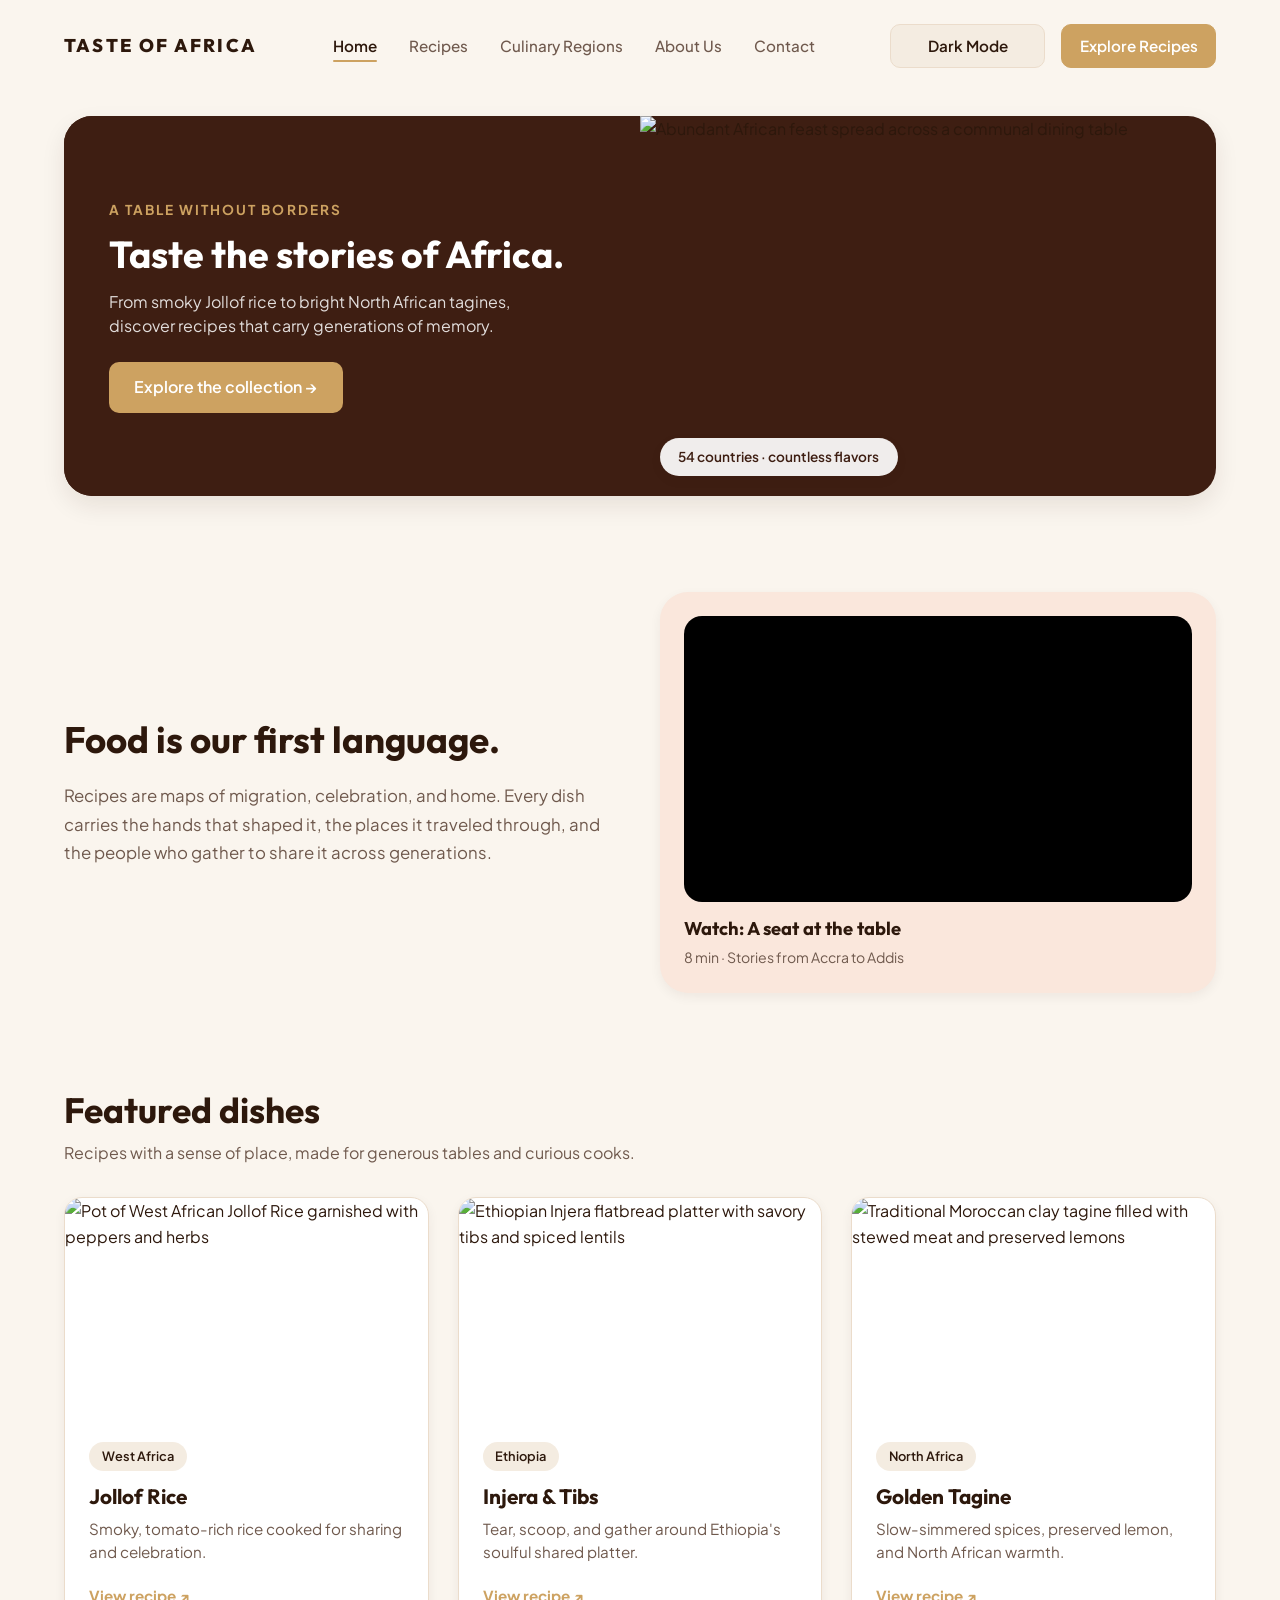
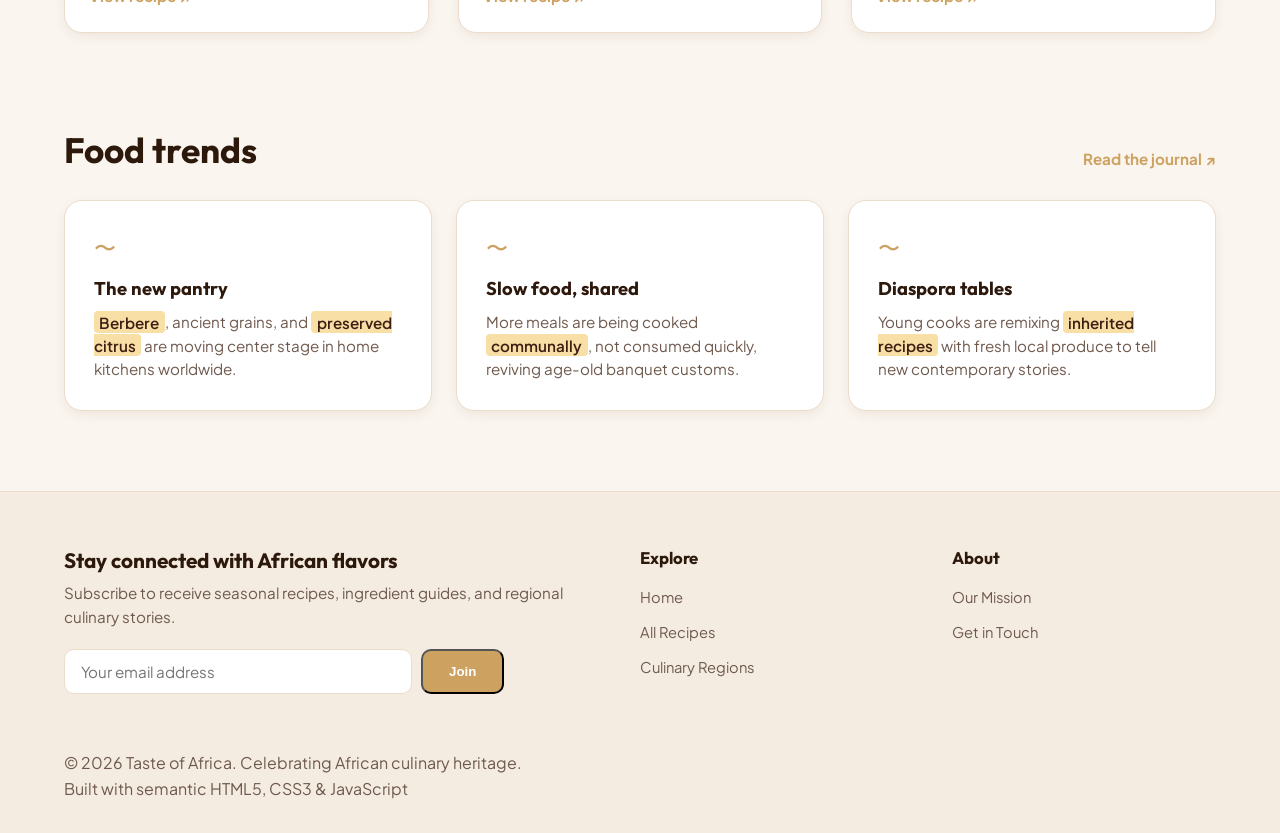
==== commit 0ac09a19: "Added responsive mobile hamburger navigation and refined layout" ====
--- a/index.html
+++ b/index.html
@@ -16,21 +16,30 @@
     <div class="container">
       <a href="index.html" class="brand-logo">Taste of Africa</a>
       
-      <nav class="main-nav" aria-label="Main Navigation">
+      <nav class="main-nav" id="main-nav" aria-label="Main Navigation">
         <ul class="nav-links">
           <li><a href="index.html" class="active">Home</a></li>
           <li><a href="recipes.html">Recipes</a></li>
           <li><a href="regions.html">Culinary Regions</a></li>
           <li><a href="about.html">About Us</a></li>
           <li><a href="contact.html">Contact</a></li>
+          <li class="mobile-only"><button type="button" id="mobile-theme-toggle" class="mobile-theme-btn">Theme</button></li>
+          <li class="mobile-only"><a href="recipes.html">Explore Recipes</a></li>
         </ul>
       </nav>
 
-      <!-- Theme Switcher and Call to Action -->
+      <!-- Theme Switcher and Call to Action (Desktop) -->
       <div class="header-actions">
         <button id="theme-toggle" class="theme-toggle-btn" aria-label="Toggle dark mode">Dark Mode</button>
         <a href="recipes.html" class="btn-cta">Explore Recipes</a>
       </div>
+
+      <!-- Mobile Hamburger Toggle -->
+      <button type="button" class="menu-toggle" id="menu-toggle" aria-label="Toggle navigation menu" aria-expanded="false" aria-controls="main-nav">
+        <span class="hamburger-bar"></span>
+        <span class="hamburger-bar"></span>
+        <span class="hamburger-bar"></span>
+      </button>
     </div>
   </header>
 
--- a/styles.css
+++ b/styles.css
@@ -184,51 +184,91 @@
   gap: 1rem;
 }
 
+.theme-toggle-btn,
+.btn-cta {
+  width: 155px;
+  height: 44px;
+  box-sizing: border-box;
+  display: inline-flex;
+  align-items: center;
+  justify-content: center;
+  border-radius: var(--radius-sm);
+  font-family: inherit;
+  font-size: 0.95rem;
+  font-weight: 600;
+  text-align: center;
+  cursor: pointer;
+  line-height: 1;
+  transition: var(--transition);
+}
+
 .theme-toggle-btn {
+  background-color: var(--bg-soft);
+  border: 1px solid var(--border-soft);
+  color: var(--text-dark);
+}
+
+.theme-toggle-btn:hover {
+  background-color: #ebdcc9;
+  transform: translateY(-1px);
+}
+
+.btn-cta {
+  background-color: var(--ochre-gold);
+  border: 1px solid var(--ochre-gold);
+  color: #ffffff;
+}
+
+.btn-cta:hover {
+  background-color: var(--ochre-hover);
+  border-color: var(--ochre-hover);
+  transform: translateY(-1px);
+}
+
+.mobile-only {
+  display: none;
+}
+
+.menu-toggle {
+  display: none;
   background: transparent;
   border: 1px solid var(--border-soft);
-  color: var(--text-dark);
-  padding: 0.5rem 0.8rem;
-  border-radius: var(--radius-pill);
   cursor: pointer;
-  font-size: 0.9rem;
-  display: flex;
-  align-items: center;
-  gap: 0.4rem;
+  padding: 0;
+  width: 44px;
+  height: 44px;
+  border-radius: var(--radius-sm);
+  color: var(--text-dark);
+  align-items: center;
+  justify-content: center;
+  flex-direction: column;
+  gap: 5px;
   transition: var(--transition);
 }
 
-.theme-toggle-btn:hover {
+.menu-toggle:hover {
   background-color: var(--bg-soft);
 }
 
-.btn-cta {
-  background-color: var(--ochre-gold);
-  color: #ffffff;
-  padding: 0.65rem 1.4rem;
-  border-radius: var(--radius-sm);
-  font-size: 0.95rem;
-  font-weight: 600;
-  display: inline-flex;
-  align-items: center;
-  gap: 0.4rem;
-  border: none;
-  cursor: pointer;
-  transition: var(--transition);
-}
-
-.btn-cta:hover {
-  background-color: var(--ochre-hover);
-  transform: translateY(-1px);
-}
-
-.menu-toggle {
-  display: none;
-  background: none;
-  border: none;
-  font-size: 1.5rem;
-  cursor: pointer;
-  color: var(--text-dark);
+.menu-toggle .hamburger-bar {
+  display: block;
+  width: 22px;
+  height: 2px;
+  background-color: currentColor;
+  border-radius: 2px;
+  transition: transform 0.25s ease, opacity 0.25s ease;
+}
+
+.menu-toggle.is-active .hamburger-bar:nth-child(1) {
+  transform: translateY(7px) rotate(45deg);
+}
+
+.menu-toggle.is-active .hamburger-bar:nth-child(2) {
+  opacity: 0;
+}
+
+.menu-toggle.is-active .hamburger-bar:nth-child(3) {
+  transform: translateY(-7px) rotate(-45deg);
 }
 
 /* Buttons and badge styles */
@@ -975,9 +1015,18 @@
 }
 
 .recipe-map-embed {
-  height: 280px;
+  width: 100%;
+  height: 320px;
   border-radius: var(--radius-md);
   overflow: hidden;
+  box-shadow: var(--shadow-sm);
+}
+
+.recipe-map-embed iframe {
+  width: 100%;
+  height: 100%;
+  border: 0;
+  display: block;
 }
 
 /* Culinary regions page styles */
@@ -1021,28 +1070,30 @@
 }
 
 .region-content h2 {
-  font-size: 2.2rem;
-  margin: 0.4rem 0 0.2rem;
+  font-size: 2.3rem;
+  margin: 0 0 0.25rem 0;
+  color: var(--text-dark);
 }
 
 .region-countries {
   font-size: 0.95rem;
-  color: var(--text-muted);
-  font-weight: 600;
-  margin-bottom: 0.9rem;
+  color: var(--ochre-gold);
+  font-weight: 700;
+  margin-bottom: 1rem;
 }
 
 .region-desc {
   font-size: 1rem;
-  line-height: 1.55;
-  margin-bottom: 1.1rem;
+  line-height: 1.6;
+  margin-bottom: 1.25rem;
+  color: var(--text-muted);
 }
 
 .region-tags {
   display: flex;
   flex-wrap: wrap;
-  gap: 0.5rem;
-  margin-bottom: 1.1rem;
+  gap: 0.6rem;
+  margin-bottom: 1.25rem;
 }
 
 .region-links {
@@ -1268,8 +1319,13 @@
   display: inline-flex;
   align-items: center;
   justify-content: center;
-  font-size: 0.9rem;
-  font-weight: bold;
+  flex-shrink: 0;
+}
+
+.landmark-pin-icon svg {
+  width: 17px;
+  height: 17px;
+  stroke: #ffffff;
 }
 
 .landmark-info-card h3 {
@@ -1334,19 +1390,21 @@
 
 .contact-grid {
   display: grid;
-  grid-template-columns: 1.15fr 1fr;
-  gap: 2.5rem;
-  align-items: start;
+  grid-template-columns: 1fr 1fr;
+  align-items: stretch;
+  background-color: var(--bg-card);
+  border: 1px solid var(--border-soft);
+  border-radius: var(--radius-lg);
+  overflow: hidden;
+  box-shadow: var(--shadow-sm);
   margin-bottom: 3.5rem;
 }
 
 /* Contact form card */
 .contact-form-card {
   background-color: var(--bg-card);
-  border: 1px solid var(--border-soft);
-  border-radius: var(--radius-lg);
   padding: 3rem 2.8rem;
-  box-shadow: var(--shadow-sm);
+  height: 100%;
 }
 
 .form-group {
@@ -1435,9 +1493,9 @@
 /* Contact right info card */
 .contact-info-card {
   background-color: var(--bg-peach);
-  border-radius: var(--radius-lg);
+  border-left: 1px solid var(--border-soft);
   padding: 3rem 2.8rem;
-  box-shadow: var(--shadow-sm);
+  height: 100%;
 }
 
 .contact-info-card h2 {
@@ -1542,6 +1600,11 @@
     text-align: center;
   }
 
+  .contact-info-card {
+    border-left: none;
+    border-top: 1px solid var(--border-soft);
+  }
+
   .dishes-grid,
   .trends-grid {
     grid-template-columns: repeat(2, 1fr);
@@ -1552,6 +1615,94 @@
     gap: 2rem;
   }
 
+  /* Mobile header and navigation */
+  .header-actions {
+    display: none;
+  }
+
+  .menu-toggle {
+    display: inline-flex;
+  }
+
+  .mobile-only {
+    display: block;
+  }
+
+  .main-nav {
+    display: none;
+    position: absolute;
+    top: 100%;
+    left: 0;
+    width: 100%;
+    background-color: var(--bg-card);
+    border-bottom: 1px solid var(--border-soft);
+    box-shadow: 0 12px 28px rgba(0, 0, 0, 0.12);
+    padding: 1rem 1.5rem 1.5rem;
+    z-index: 99;
+  }
+
+  .main-nav.is-open {
+    display: block;
+    animation: slideDownNav 0.25s ease-out forwards;
+  }
+
+  @keyframes slideDownNav {
+    from {
+      opacity: 0;
+      transform: translateY(-8px);
+    }
+    to {
+      opacity: 1;
+      transform: translateY(0);
+    }
+  }
+
+  .nav-links {
+    display: flex;
+    flex-direction: column;
+    align-items: stretch;
+    gap: 0.35rem;
+    width: 100%;
+  }
+
+  .nav-links li {
+    width: 100%;
+  }
+
+  .nav-links a,
+  .mobile-theme-btn {
+    display: block;
+    width: 100%;
+    padding: 0.85rem 1rem;
+    border-radius: var(--radius-sm);
+    font-size: 1.05rem;
+    font-weight: 500;
+    color: var(--text-dark);
+    text-decoration: none;
+    text-align: left;
+    background: none;
+    border: none;
+    font-family: inherit;
+    cursor: pointer;
+    transition: var(--transition);
+  }
+
+  .nav-links a:hover,
+  .mobile-theme-btn:hover {
+    background-color: var(--bg-soft);
+    color: var(--terracotta);
+  }
+
+  .nav-links a.active {
+    background-color: var(--bg-soft);
+    color: var(--terracotta);
+    font-weight: 700;
+  }
+
+  .nav-links a.active::after {
+    display: none;
+  }
+
   .hero-card-left {
     padding: 2.5rem 2rem;
   }
@@ -1570,14 +1721,6 @@
 
   .ingredients-grid {
     grid-template-columns: 1fr;
-  }
-
-  .nav-links {
-    display: none;
-  }
-
-  .menu-toggle {
-    display: block;
   }
 
   .newsletter-form {
